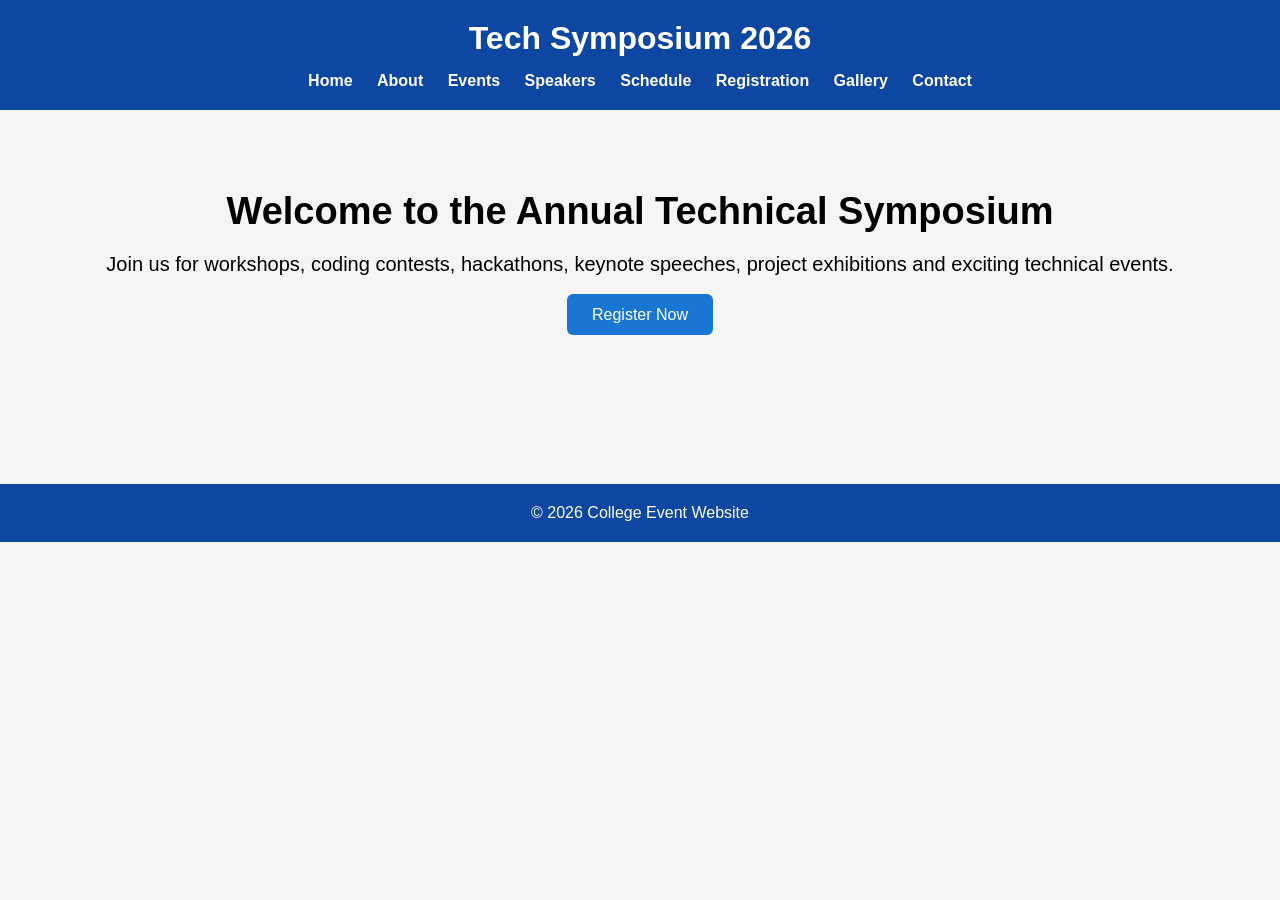
==== src/main/webapp/index.html @ 227c404f "Initial" ====
<!DOCTYPE html>
<html lang="en">
<head>
    <meta charset="UTF-8">
    <meta name="viewport" content="width=device-width, initial-scale=1.0">
    <title>College Event Website</title>

    <link rel="stylesheet" href="css/style.css">
</head>
<body>

<header>
    <h1>Tech Symposium 2026</h1>

    <nav>
        <a href="index.html">Home</a>
        <a href="about.html">About</a>
        <a href="events.html">Events</a>
        <a href="speakers.html">Speakers</a>
        <a href="schedule.html">Schedule</a>
        <a href="registration.html">Registration</a>
        <a href="gallery.html">Gallery</a>
        <a href="contact.html">Contact</a>
    </nav>
</header>

<section class="hero">
    <h2>Welcome to the Annual Technical Symposium</h2>

    <p>
        Join us for workshops, coding contests, hackathons,
        keynote speeches, project exhibitions and exciting technical events.
    </p>

    <a class="btn" href="registration.html">Register Now</a>
</section>

<footer>
    <p>© 2026 College Event Website</p>
</footer>

<script src="js/script.js"></script>

</body>
</html>
---- src/main/webapp/css/style.css ----
*{
margin:0;
padding:0;
box-sizing:border-box;
font-family:Arial,sans-serif;
}

body{
background:#f5f5f5;
}

header{
background:#0d47a1;
color:white;
padding:20px;
text-align:center;
}

nav{
margin-top:15px;
}

nav a{
color:white;
text-decoration:none;
margin:10px;
font-weight:bold;
}

.hero{
padding:80px;
text-align:center;
}

.hero h2{
font-size:38px;
margin-bottom:20px;
}

.hero p{
font-size:20px;
margin-bottom:30px;
}

.btn{
background:#1976d2;
color:white;
padding:12px 25px;
text-decoration:none;
border-radius:6px;
}

footer{
margin-top:80px;
background:#0d47a1;
color:white;
text-align:center;
padding:20px;
}
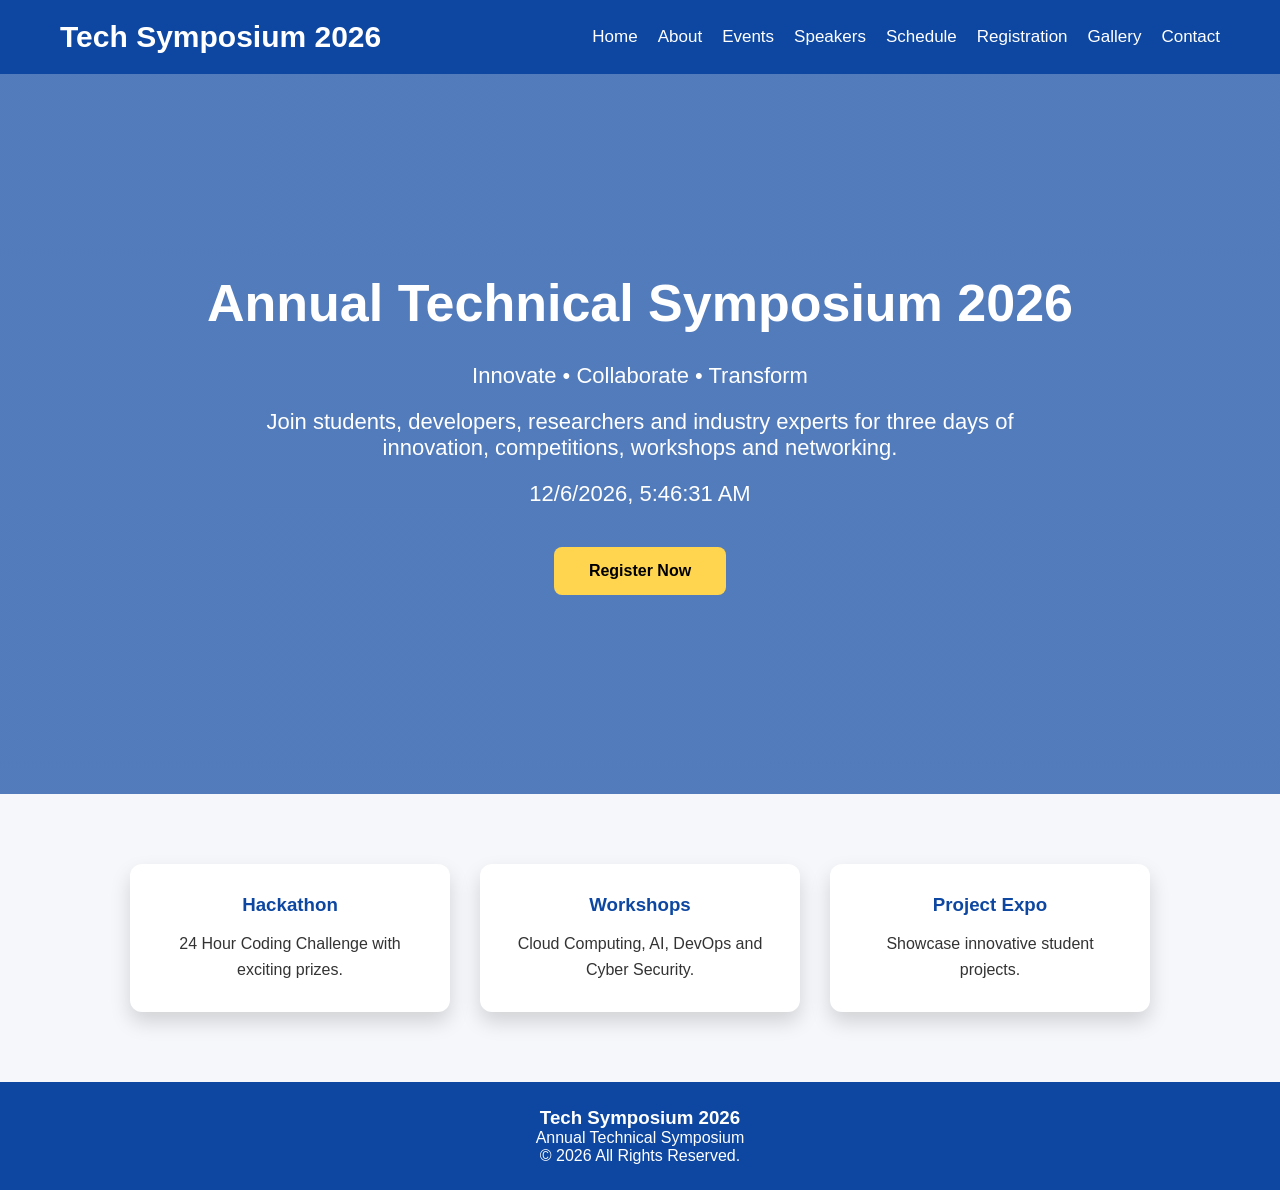
==== commit 0d2ca3c0: "frontend" ====
--- a/src/main/webapp/index.html
+++ b/src/main/webapp/index.html
@@ -3,40 +3,123 @@
 <head>
     <meta charset="UTF-8">
     <meta name="viewport" content="width=device-width, initial-scale=1.0">
-    <title>College Event Website</title>
+    <title>Tech Symposium 2026 | College Event</title>
 
     <link rel="stylesheet" href="css/style.css">
 </head>
+
 <body>
 
 <header>
+
+<div class="logo">
     <h1>Tech Symposium 2026</h1>
+</div>
 
-    <nav>
-        <a href="index.html">Home</a>
-        <a href="about.html">About</a>
-        <a href="events.html">Events</a>
-        <a href="speakers.html">Speakers</a>
-        <a href="schedule.html">Schedule</a>
-        <a href="registration.html">Registration</a>
-        <a href="gallery.html">Gallery</a>
-        <a href="contact.html">Contact</a>
-    </nav>
+<nav>
+
+<ul>
+
+<li><a href="index.html" class="active">Home</a></li>
+
+<li><a href="about.html">About</a></li>
+
+<li><a href="events.html">Events</a></li>
+
+<li><a href="speakers.html">Speakers</a></li>
+
+<li><a href="schedule.html">Schedule</a></li>
+
+<li><a href="registration.html">Registration</a></li>
+
+<li><a href="gallery.html">Gallery</a></li>
+
+<li><a href="contact.html">Contact</a></li>
+
+</ul>
+
+</nav>
+
 </header>
 
+
 <section class="hero">
-    <h2>Welcome to the Annual Technical Symposium</h2>
 
-    <p>
-        Join us for workshops, coding contests, hackathons,
-        keynote speeches, project exhibitions and exciting technical events.
-    </p>
+<h2>Annual Technical Symposium 2026</h2>
 
-    <a class="btn" href="registration.html">Register Now</a>
+<p>
+
+Innovate • Collaborate • Transform
+</p>
+
+<p>
+
+Join students, developers, researchers and industry experts for three days of innovation, competitions, workshops and networking.
+
+</p>
+
+<p id="datetime"></p>
+
+<a href="registration.html" class="btn">
+
+Register Now
+
+</a>
+
 </section>
 
+
+<section class="features">
+
+<div class="card">
+
+<h3>Hackathon</h3>
+
+<p>
+
+24 Hour Coding Challenge with exciting prizes.
+
+</p>
+
+</div>
+
+
+<div class="card">
+
+<h3>Workshops</h3>
+
+<p>
+
+Cloud Computing, AI, DevOps and Cyber Security.
+
+</p>
+
+</div>
+
+
+<div class="card">
+
+<h3>Project Expo</h3>
+
+<p>
+
+Showcase innovative student projects.
+
+</p>
+
+</div>
+
+</section>
+
+
 <footer>
-    <p>© 2026 College Event Website</p>
+
+<h3>Tech Symposium 2026</h3>
+
+<p>Annual Technical Symposium</p>
+
+<p>© 2026 All Rights Reserved.</p>
+
 </footer>
 
 <script src="js/script.js"></script>
--- a/src/main/webapp/css/style.css
+++ b/src/main/webapp/css/style.css
@@ -1,59 +1,186 @@
 *{
-margin:0;
-padding:0;
-box-sizing:border-box;
-font-family:Arial,sans-serif;
+    margin:0;
+    padding:0;
+    box-sizing:border-box;
+    font-family:Arial, Helvetica, sans-serif;
 }
 
 body{
-background:#f5f5f5;
+    background:#f5f7fa;
+    color:#333;
 }
 
 header{
-background:#0d47a1;
-color:white;
-padding:20px;
-text-align:center;
+    background:#0d47a1;
+    color:white;
+    display:flex;
+    justify-content:space-between;
+    align-items:center;
+    padding:20px 60px;
+    position:sticky;
+    top:0;
 }
 
-nav{
-margin-top:15px;
+.logo h1{
+    font-size:30px;
 }
 
-nav a{
-color:white;
-text-decoration:none;
-margin:10px;
-font-weight:bold;
+nav ul{
+    display:flex;
+    list-style:none;
+}
+
+nav ul li{
+    margin-left:20px;
+}
+
+nav ul li a{
+    color:white;
+    text-decoration:none;
+    font-size:17px;
+    transition:0.3s;
+}
+
+nav ul li a:hover{
+    color:#FFD54F;
 }
 
 .hero{
-padding:80px;
-text-align:center;
+    height:80vh;
+    background:linear-gradient(rgba(13,71,161,0.7),rgba(13,71,161,0.7)),
+    url("https://images.unsplash.com/photo-1519389950473-47ba0277781c?w=1600") center/cover;
+    display:flex;
+    flex-direction:column;
+    justify-content:center;
+    align-items:center;
+    text-align:center;
+    color:white;
+    padding:20px;
 }
 
 .hero h2{
-font-size:38px;
-margin-bottom:20px;
+    font-size:52px;
+    margin-bottom:20px;
 }
 
 .hero p{
-font-size:20px;
-margin-bottom:30px;
+    font-size:22px;
+    margin:10px 0;
+    max-width:850px;
 }
 
 .btn{
-background:#1976d2;
-color:white;
-padding:12px 25px;
-text-decoration:none;
-border-radius:6px;
+    margin-top:30px;
+    padding:15px 35px;
+    background:#FFD54F;
+    color:#000;
+    text-decoration:none;
+    font-weight:bold;
+    border-radius:8px;
+    transition:.3s;
+}
+
+.btn:hover{
+    background:white;
+}
+
+.features{
+    display:flex;
+    justify-content:center;
+    gap:30px;
+    padding:70px;
+    flex-wrap:wrap;
+}
+
+.card{
+    background:white;
+    width:320px;
+    padding:30px;
+    border-radius:12px;
+    box-shadow:0 10px 20px rgba(0,0,0,.15);
+    text-align:center;
+    transition:.3s;
+}
+
+.card:hover{
+    transform:translateY(-10px);
+}
+
+.card h3{
+    color:#0d47a1;
+    margin-bottom:15px;
+}
+
+.card p{
+    line-height:1.6;
 }
 
 footer{
-margin-top:80px;
-background:#0d47a1;
-color:white;
-text-align:center;
-padding:20px;
+    background:#0d47a1;
+    color:white;
+    text-align:center;
+    padding:25px;
+}
+
+@media(max-width:900px){
+
+header{
+    flex-direction:column;
+}
+
+nav ul{
+    flex-wrap:wrap;
+    justify-content:center;
+    margin-top:15px;
+}
+
+.hero h2{
+    font-size:38px;
+}
+
+.hero p{
+    font-size:18px;
+}
+
+.features{
+    padding:30px;
+}
+
+}
+
+input:focus,
+select:focus,
+textarea:focus{
+
+outline:none;
+border:2px solid #0d47a1;
+
+}
+
+button{
+transition:.3s;
+}
+
+button:hover{
+transform:scale(1.02);
+}
+
+.checkbox-group{
+display:flex;
+align-items:center;
+gap:10px;
+margin:20px 0;
+}
+
+.checkbox-group input{
+width:auto;
+margin:0;
+transform:scale(1.2);
+cursor:pointer;
+}
+
+.checkbox-group label{
+margin:0;
+font-weight:normal;
+cursor:pointer;
 }
